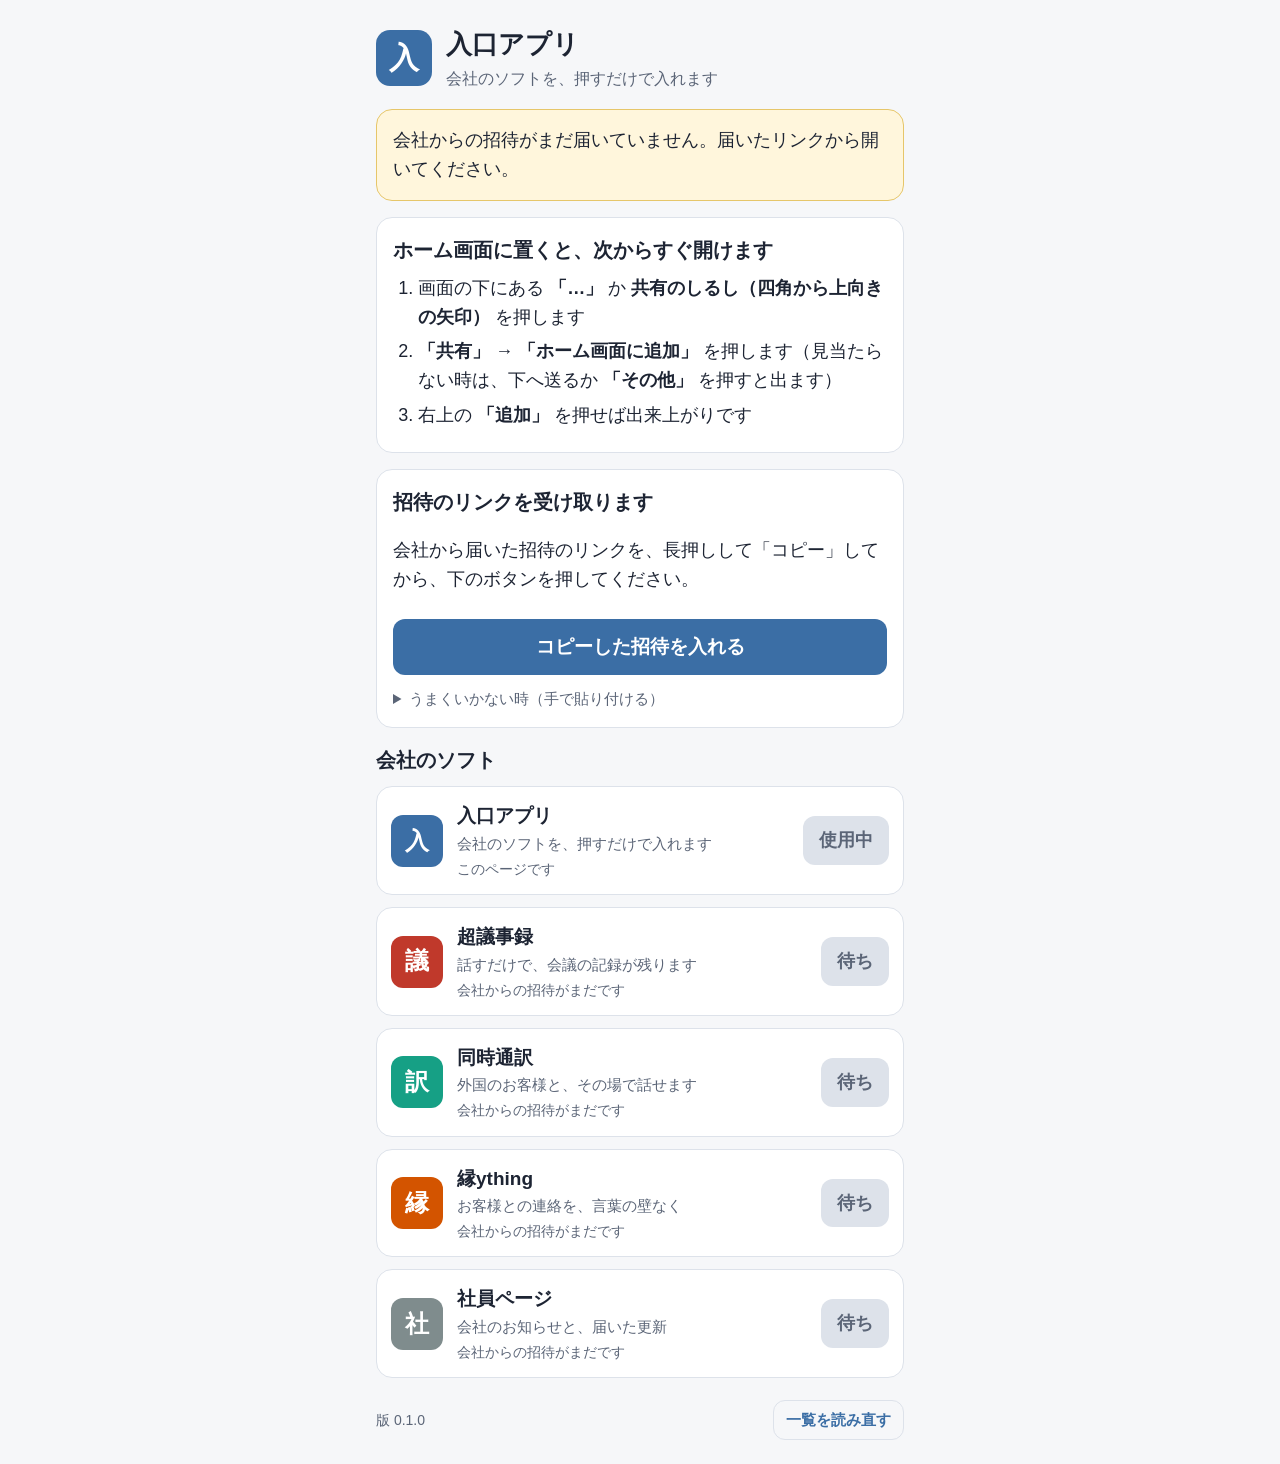
==== docs/iriguchi/index.html @ e2de6454 "総務部の入口アプリを docs/iriguchi/ に置き、社長・副社長ページに「会社のソフトを入れる」を足す（社長の指示 2026-11-25・主任経由） - docs/iriguchi/：C:\c" ====
<!doctype html>
<html lang="ja">
<head>
<meta charset="utf-8">
<meta name="viewport" content="width=device-width, initial-scale=1, viewport-fit=cover">
<title>入口アプリ</title>
<meta name="description" content="会社のソフトを、押すだけで入れる入口です。">
<meta name="theme-color" content="#3b6ea5">
<meta name="apple-mobile-web-app-capable" content="yes">
<meta name="mobile-web-app-capable" content="yes">
<meta name="apple-mobile-web-app-title" content="入口">
<meta name="apple-mobile-web-app-status-bar-style" content="default">
<link rel="manifest" href="manifest.json">
<link rel="stylesheet" href="style.css">
</head>
<body>
<main id="naka">
  <header class="atama">
    <div class="fuda-ookii" aria-hidden="true">入</div>
    <div>
      <h1>入口アプリ</h1>
      <p id="aisatsu" class="hosoku">会社のソフトを、押すだけで入れます</p>
    </div>
  </header>

  <!-- お知らせ（招待を受け取った・まだ等） -->
  <section id="oshirase" class="oshirase" hidden></section>

  <!-- Windows・Android：入口アプリを入れる案内 -->
  <section id="ireru_annai" class="waku" hidden>
    <h2 id="ireru_midashi">まず、入口アプリを入れます</h2>
    <ol id="ireru_junban" class="junban"></ol>
  </section>

  <!-- iPhone：ホーム画面に置く案内 -->
  <section id="home_annai" class="waku" hidden>
    <h2>ホーム画面に置くと、次からすぐ開けます</h2>
    <ol class="junban">
      <li>画面の下にある <b>「…」</b> か <b>共有のしるし（四角から上向きの矢印）</b> を押します</li>
      <li><b>「共有」</b> → <b>「ホーム画面に追加」</b> を押します（見当たらない時は、下へ送るか <b>「その他」</b> を押すと出ます）</li>
      <li>右上の <b>「追加」</b> を押せば出来上がりです</li>
    </ol>
  </section>

  <!-- 招待が無い時：貼り付けて受け取る -->
  <section id="harituke" class="waku" hidden>
    <h2>招待のリンクを受け取ります</h2>
    <p>会社から届いた招待のリンクを、長押しして「コピー」してから、下のボタンを押してください。</p>
    <button id="harituke_osu" class="botan ookii" type="button">コピーした招待を入れる</button>
    <details class="te">
      <summary>うまくいかない時（手で貼り付ける）</summary>
      <textarea id="harituke_ran" rows="3" placeholder="ここに招待のリンクを貼り付け"></textarea>
      <button id="harituke_kakutei" class="botan" type="button">これで受け取る</button>
    </details>
  </section>

  <!-- ソフトの一覧（iPhone・その他の機械） -->
  <section id="ichiran_waku" hidden>
    <h2 class="komidashi">会社のソフト</h2>
    <div id="ichiran" class="ichiran" aria-live="polite"></div>
  </section>

  <footer class="ashi">
    <span id="ban"></span>
    <button id="yomi_naosu" class="botan chiisai" type="button">一覧を読み直す</button>
  </footer>
</main>
<script src="app.js"></script>
</body>
</html>
---- docs/iriguchi/style.css ----
:root {
  --ji: #1d2433; --usui: #5b6577; --haikei: #f6f7f9; --kami: #ffffff; --sen: #dde2ea;
  --ao: #3b6ea5; --ao-ji: #ffffff; --midori: #1e8a4c; --ki: #fff6dc; --ki-sen: #e6c66a; --aka: #b3261e;
}
@media (prefers-color-scheme: dark) {
  :root { --ji: #e9edf3; --usui: #a8b1c0; --haikei: #121620; --kami: #1c2230; --sen: #2e3646;
    --ao: #6d9fd6; --ao-ji: #0d1420; --midori: #5cc48a; --ki: #3a321b; --ki-sen: #8c7630; --aka: #ff8a80; }
}
* { box-sizing: border-box; }
html { -webkit-text-size-adjust: 100%; }
body { margin: 0; background: var(--haikei); color: var(--ji);
  font: 18px/1.6 -apple-system, BlinkMacSystemFont, "Hiragino Sans", "Noto Sans JP", "Yu Gothic UI", sans-serif; }
main { max-width: 560px; margin: 0 auto; padding: max(16px, env(safe-area-inset-top)) 16px max(24px, env(safe-area-inset-bottom)); }
h1 { font-size: 26px; margin: 0; }
h2 { font-size: 20px; margin: 0 0 8px; }
.atama { display: flex; gap: 14px; align-items: center; margin: 8px 0 18px; }
.fuda-ookii { width: 56px; height: 56px; border-radius: 14px; background: var(--ao); color: #fff;
  display: grid; place-items: center; font-size: 30px; font-weight: 700; flex: none; }
.hosoku { margin: 0; color: var(--usui); font-size: 16px; }
.waku, .oshirase { background: var(--kami); border: 1px solid var(--sen); border-radius: 16px; padding: 16px; margin: 0 0 16px; }
.oshirase { background: var(--ki); border-color: var(--ki-sen); }
.oshirase.yoi { background: var(--kami); border-color: var(--midori); }
.junban { margin: 0; padding-left: 1.4em; }
.junban li { margin: 6px 0; }
.komidashi { margin: 8px 0 10px; }
.ichiran { display: grid; gap: 12px; }
.fuda { display: flex; gap: 14px; align-items: center; background: var(--kami); border: 1px solid var(--sen);
  border-radius: 16px; padding: 14px; }
.fuda .shirushi { width: 52px; height: 52px; border-radius: 12px; color: #fff; display: grid; place-items: center;
  font-size: 24px; font-weight: 700; flex: none; }
.fuda .mannaka { flex: 1; min-width: 0; }
.fuda .na { font-size: 19px; font-weight: 700; }
.fuda .hito { font-size: 15px; color: var(--usui); }
.fuda .yousu { font-size: 14px; color: var(--usui); margin-top: 2px; }
.botan { appearance: none; border: 0; border-radius: 12px; background: var(--ao); color: var(--ao-ji);
  font: inherit; font-weight: 700; padding: 10px 16px; min-height: 48px; cursor: pointer; text-decoration: none;
  display: inline-flex; align-items: center; justify-content: center; }
.botan.ookii { width: 100%; min-height: 56px; font-size: 19px; margin-top: 8px; }
.botan.chiisai { min-height: 40px; padding: 6px 12px; font-size: 15px; background: transparent; color: var(--ao); border: 1px solid var(--sen); }
.botan[disabled], .botan.dame { background: var(--sen); color: var(--usui); cursor: default; }
.te { margin-top: 12px; }
.te summary { color: var(--usui); font-size: 15px; }
textarea { width: 100%; font: inherit; font-size: 16px; border-radius: 10px; border: 1px solid var(--sen);
  background: var(--haikei); color: var(--ji); padding: 8px; margin: 8px 0; }
.ashi { display: flex; justify-content: space-between; align-items: center; margin-top: 22px; color: var(--usui); font-size: 14px; }
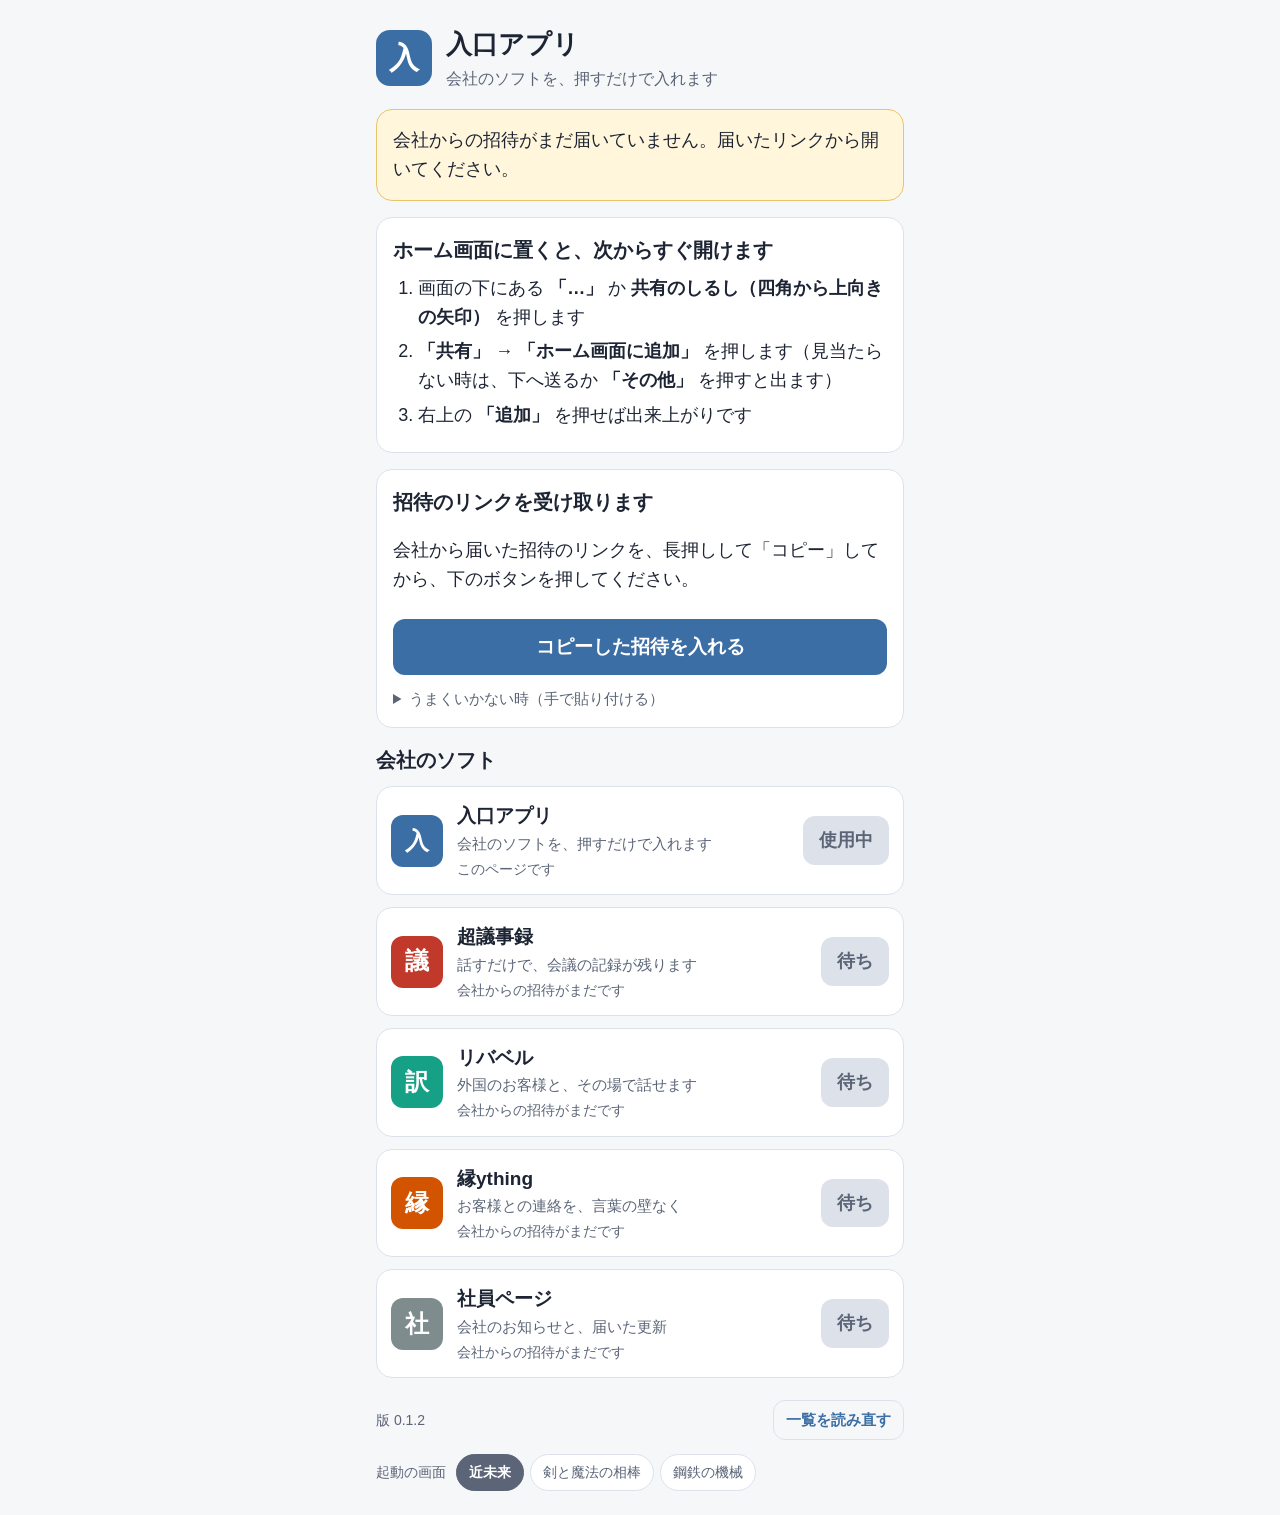
==== commit 6ea6ef60: "入口アプリを 0.1.2（起動ロゴ入り）に置き直しました。録音君の配り物も 0.19.0 に（総務部主任の頼み 2026-11-26） ・入口アプリの作業場 C:\cl\iriguchi のコミット " ====
--- a/docs/iriguchi/index.html
+++ b/docs/iriguchi/index.html
@@ -64,7 +64,11 @@
     <span id="ban"></span>
     <button id="yomi_naosu" class="botan chiisai" type="button">一覧を読み直す</button>
   </footer>
+  <!-- 起動の画面（使う人が選ぶ3択・小さく。名前は起動ロゴの部品から取る） -->
+  <div id="kidou_erabi" class="kidou-erabi" hidden><span class="kidou-na">起動の画面</span></div>
 </main>
+<!-- 起動の一瞬（全社の型＝言霊の起動ロゴ。正本 C:\cl\gijiroku\kidou_logo\web\kidou_logo.js を配る時に写す・中は書き換えない） -->
+<script src="kidou_logo.js"></script>
 <script src="app.js"></script>
 </body>
 </html>
--- a/docs/iriguchi/style.css
+++ b/docs/iriguchi/style.css
@@ -42,4 +42,9 @@
 .te summary { color: var(--usui); font-size: 15px; }
 textarea { width: 100%; font: inherit; font-size: 16px; border-radius: 10px; border: 1px solid var(--sen);
   background: var(--haikei); color: var(--ji); padding: 8px; margin: 8px 0; }
+.kidou-erabi { display: flex; flex-wrap: wrap; gap: 6px; align-items: center; margin-top: 14px; color: var(--usui); font-size: 14px; }
+.kidou-erabi .kidou-na { margin-right: 4px; }
+.kidou-erabi button { appearance: none; font: inherit; font-size: 14px; color: var(--usui); background: var(--kami);
+  border: 1px solid var(--sen); border-radius: 999px; padding: 6px 12px; min-height: 36px; cursor: pointer; }
+.kidou-erabi button[aria-pressed="true"] { background: var(--usui); color: var(--kami); border-color: var(--usui); font-weight: 700; }
 .ashi { display: flex; justify-content: space-between; align-items: center; margin-top: 22px; color: var(--usui); font-size: 14px; }
